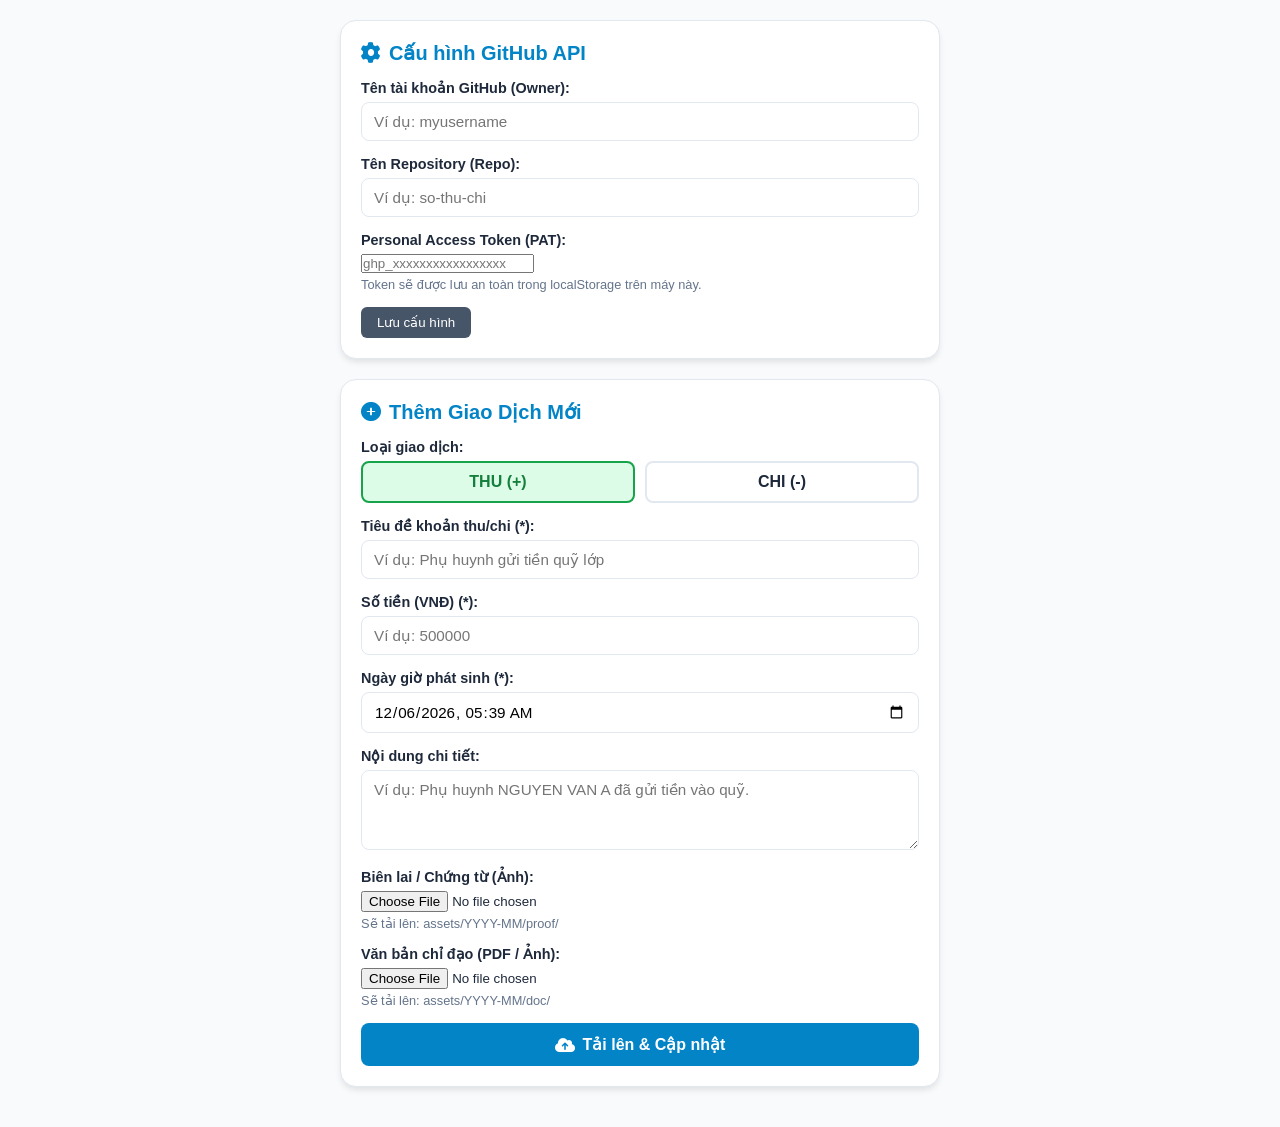
==== admin.html @ fef4c05c "add admin page" ====
<!doctype html>
<html lang="vi">
  <head>
    <meta charset="UTF-8" />
    <link rel="icon" type="image/jpeg" href="assets/favicon.png" />
    <meta name="viewport" content="width=device-width, initial-scale=1.0" />
    <title>Quản Lý Thu Chi - Thêm Giao Dịch</title>
    <link
      rel="stylesheet"
      href="https://cdnjs.cloudflare.com/ajax/libs/font-awesome/6.4.0/css/all.min.css"
    />
    <style>
      :root {
        --primary-color: #0284c7;
        --bg-color: #f8fafc;
        --card-bg: #ffffff;
        --text-color: #1e293b;
        --border-color: #e2e8f0;
      }

      * {
        box-sizing: border-box;
        margin: 0;
        padding: 0;
        font-family: "Mulish", sans-serif;
      }
      body {
        background-color: var(--bg-color);
        color: var(--text-color);
        padding: 20px 12px;
      }
      .container {
        max-width: 600px;
        margin: 0 auto;
      }

      .card {
        background: var(--card-bg);
        border-radius: 16px;
        padding: 20px;
        margin-bottom: 20px;
        box-shadow: 0 4px 6px -1px rgba(0, 0, 0, 0.1);
        border: 1px solid var(--border-color);
      }

      h2 {
        font-size: 1.25rem;
        margin-bottom: 15px;
        color: var(--primary-color);
        display: flex;
        align-items: center;
        gap: 8px;
      }
      .form-group {
        margin-bottom: 15px;
      }
      label {
        display: block;
        font-weight: 600;
        margin-bottom: 6px;
        font-size: 0.9rem;
      }
      input[type="text"],
      input[type="number"],
      input[type="datetime-local"],
      select,
      textarea {
        width: 100%;
        padding: 10px 12px;
        border: 1px solid var(--border-color);
        border-radius: 8px;
        font-size: 0.95rem;
        outline: none;
        transition: border-color 0.2s;
      }
      input:focus,
      select:focus,
      textarea:focus {
        border-color: var(--primary-color);
      }
      textarea {
        resize: vertical;
        min-height: 80px;
      }

      .type-selector {
        display: flex;
        gap: 10px;
      }
      .type-btn {
        flex: 1;
        padding: 10px;
        border: 2px solid var(--border-color);
        border-radius: 8px;
        background: white;
        cursor: pointer;
        font-weight: bold;
        text-align: center;
        transition: all 0.2s;
      }
      .type-btn.active.thu {
        background-color: #dcfce7;
        border-color: #16a34a;
        color: #15803d;
      }
      .type-btn.active.chi {
        background-color: #fee2e2;
        border-color: #dc2626;
        color: #b91c1c;
      }

      .btn-submit {
        width: 100%;
        padding: 12px;
        background: var(--primary-color);
        color: white;
        border: none;
        border-radius: 8px;
        font-size: 1rem;
        font-weight: bold;
        cursor: pointer;
        display: flex;
        justify-content: center;
        align-items: center;
        gap: 8px;
      }
      .btn-submit:disabled {
        background: #94a3b8;
        cursor: not-allowed;
      }

      #statusBox {
        display: none;
        padding: 12px;
        border-radius: 8px;
        margin-top: 15px;
        font-size: 0.9rem;
        line-height: 1.4;
      }
      #statusBox.info {
        background: #e0f2fe;
        color: #0369a1;
        border: 1px solid #bae6fd;
      }
      #statusBox.success {
        background: #dcfce7;
        color: #15803d;
        border: 1px solid #bbf7d0;
      }
      #statusBox.error {
        background: #fee2e2;
        color: #b91c1c;
        border: 1px solid #fecaca;
      }

      .file-hint {
        font-size: 0.8rem;
        color: #64748b;
        margin-top: 4px;
      }
    </style>
  </head>
  <body>
    <div class="container">
      <!-- Cấu hình GitHub (PAT Token) -->
      <div class="card">
        <h2><i class="fa-solid fa-gear"></i> Cấu hình GitHub API</h2>
        <div class="form-group">
          <label>Tên tài khoản GitHub (Owner):</label>
          <input type="text" id="ghOwner" placeholder="Ví dụ: myusername" />
        </div>
        <div class="form-group">
          <label>Tên Repository (Repo):</label>
          <input type="text" id="ghRepo" placeholder="Ví dụ: so-thu-chi" />
        </div>
        <div class="form-group">
          <label>Personal Access Token (PAT):</label>
          <input
            type="password"
            id="ghToken"
            placeholder="ghp_xxxxxxxxxxxxxxxxx"
          />
          <p class="file-hint">
            Token sẽ được lưu an toàn trong localStorage trên máy này.
          </p>
        </div>
        <button
          type="button"
          onclick="saveConfig()"
          style="
            padding: 8px 16px;
            background: #475569;
            color: white;
            border: none;
            border-radius: 6px;
            cursor: pointer;
          "
        >
          Lưu cấu hình
        </button>
      </div>

      <!-- Form Nhập Khoản Thu/Chi -->
      <div class="card">
        <h2><i class="fa-solid fa-plus-circle"></i> Thêm Giao Dịch Mới</h2>
        <form id="transactionForm">
          <div class="form-group">
            <label>Loại giao dịch:</label>
            <div class="type-selector">
              <div class="type-btn thu active" onclick="selectType('thu')">
                THU (+)
              </div>
              <div class="type-btn chi" onclick="selectType('chi')">
                CHI (-)
              </div>
            </div>
          </div>

          <div class="form-group">
            <label>Tiêu đề khoản thu/chi (*):</label>
            <input
              type="text"
              id="title"
              required
              placeholder="Ví dụ: Phụ huynh gửi tiền quỹ lớp"
            />
          </div>

          <div class="form-group">
            <label>Số tiền (VNĐ) (*):</label>
            <input
              type="number"
              id="amount"
              required
              placeholder="Ví dụ: 500000"
            />
          </div>

          <div class="form-group">
            <label>Ngày giờ phát sinh (*):</label>
            <input type="datetime-local" id="datetime" required />
          </div>

          <div class="form-group">
            <label>Nội dung chi tiết:</label>
            <textarea
              id="content"
              placeholder="Ví dụ: Phụ huynh NGUYEN VAN A đã gửi tiền vào quỹ."
            ></textarea>
          </div>

          <div class="form-group">
            <label>Biên lai / Chứng từ (Ảnh):</label>
            <input type="file" id="receiptFile" accept="image/*" />
            <p class="file-hint">Sẽ tải lên: assets/YYYY-MM/proof/</p>
          </div>

          <div class="form-group">
            <label>Văn bản chỉ đạo (PDF / Ảnh):</label>
            <input type="file" id="docFile" accept=".pdf,image/*" />
            <p class="file-hint">Sẽ tải lên: assets/YYYY-MM/doc/</p>
          </div>

          <button type="submit" class="btn-submit" id="submitBtn">
            <i class="fa-solid fa-cloud-arrow-up"></i> Tải lên & Cập nhật
          </button>

          <div id="statusBox"></div>
        </form>
      </div>
    </div>

    <script>
      let selectedType = "thu";

      // 1. Khởi tạo cấu hình và thời gian mặc định
      document.addEventListener("DOMContentLoaded", () => {
        document.getElementById("ghOwner").value =
          localStorage.getItem("gh_owner") || "";
        document.getElementById("ghRepo").value =
          localStorage.getItem("gh_repo") || "";
        document.getElementById("ghToken").value =
          localStorage.getItem("gh_token") || "";

        // Set thời gian hiện tại
        const now = new Date();
        now.setMinutes(now.getMinutes() - now.getTimezoneOffset());
        document.getElementById("datetime").value = now
          .toISOString()
          .slice(0, 16);
      });

      function saveConfig() {
        localStorage.setItem(
          "gh_owner",
          document.getElementById("ghOwner").value.trim(),
        );
        localStorage.setItem(
          "gh_repo",
          document.getElementById("ghRepo").value.trim(),
        );
        localStorage.setItem(
          "gh_token",
          document.getElementById("ghToken").value.trim(),
        );
        showStatus("info", "Đã lưu cấu hình GitHub!");
      }

      function selectType(type) {
        selectedType = type;
        document
          .querySelectorAll(".type-btn")
          .forEach((btn) => btn.classList.remove("active"));
        document.querySelector(`.type-btn.${type}`).classList.add("active");
      }

      function showStatus(type, message) {
        const box = document.getElementById("statusBox");
        box.className = type;
        box.style.display = "block";
        box.innerHTML = message;
      }

      // 2. Chuyển File sang Base64
      function fileToBase64(file) {
        return new Promise((resolve, reject) => {
          const reader = new FileReader();
          reader.readAsDataURL(file);
          reader.onload = () => resolve(reader.result.split(",")[1]);
          reader.onerror = (error) => reject(error);
        });
      }

      // 3. Gọi GitHub API Upload File
      async function uploadToGitHub(
        path,
        base64Content,
        message,
        token,
        owner,
        repo,
      ) {
        const url = `https://api.github.com/repos/${owner}/${repo}/contents/${path}`;

        // Kiểm tra xem file đã tồn tại chưa để lấy SHA (nếu ghi đè)
        let sha = null;
        try {
          const checkRes = await fetch(url, {
            headers: { Authorization: `Bearer ${token}` },
          });
          if (checkRes.ok) {
            const data = await checkRes.json();
            sha = data.sha;
          }
        } catch (e) {}

        const body = { message, content: base64Content };
        if (sha) body.sha = sha;

        const res = await fetch(url, {
          method: "PUT",
          headers: {
            Authorization: `Bearer ${token}`,
            "Content-Type": "application/json",
            Accept: "application/vnd.github+json",
          },
          body: JSON.stringify(body),
        });

        if (!res.ok) {
          const err = await res.json();
          throw new Error(err.message || "Lỗi upload file lên GitHub");
        }
        return await res.json();
      }

      // 4. Xử lý chính khi bấm Submit Form
      document
        .getElementById("transactionForm")
        .addEventListener("submit", async (e) => {
          e.preventDefault();

          const owner = document.getElementById("ghOwner").value.trim();
          const repo = document.getElementById("ghRepo").value.trim();
          const token = document.getElementById("ghToken").value.trim();

          if (!owner || !repo || !token) {
            alert("Vui lòng điền đầy đủ cấu hình GitHub (Owner, Repo, Token)!");
            return;
          }

          const title = document.getElementById("title").value.trim();
          const rawAmount = parseInt(document.getElementById("amount").value);
          const datetimeInput = document.getElementById("datetime").value; // YYYY-MM-DDTHH:mm
          const content = document.getElementById("content").value.trim();
          const receiptFile = document.getElementById("receiptFile").files[0];
          const docFile = document.getElementById("docFile").files[0];

          const submitBtn = document.getElementById("submitBtn");
          submitBtn.disabled = true;

          try {
            // Chuẩn hóa định dạng
            const dt = new Date(datetimeInput);
            const isoDatetime = dt.toISOString().slice(0, 19); // 2026-09-24T21:35:00
            const yearMonth = isoDatetime.slice(0, 7); // 2026-09

            // Tạo ID dạng: 260924-102530
            const dateStr = isoDatetime.slice(2, 10).replace(/-/g, "");
            const timeStr = isoDatetime.slice(11, 19).replace(/:/g, "");
            const id = `${dateStr}-${timeStr}`;

            const formattedAmount = rawAmount.toLocaleString("vi-VN") + " VNĐ";

            let receiptUrl = "";
            let pdfUrl = "";

            // BƯỚC 1: Upload Ảnh Biên lai (nếu có)
            if (receiptFile) {
              showStatus("info", "⏳ Đang tải ảnh biên lai lên GitHub...");
              const ext = receiptFile.name.split(".").pop();
              const receiptPath = `assets/${yearMonth}/proof/${selectedType}-${id}.${ext}`;
              const base64 = await fileToBase64(receiptFile);

              await uploadToGitHub(
                receiptPath,
                base64,
                `Upload receipt ${id}`,
                token,
                owner,
                repo,
              );
              receiptUrl = receiptPath;
            }

            // BƯỚC 2: Upload Văn bản chỉ đạo (nếu có)
            if (docFile) {
              showStatus("info", "⏳ Đang tải văn bản chỉ đạo lên GitHub...");
              const ext = docFile.name.split(".").pop();
              const docPath = `assets/${yearMonth}/doc/${selectedType}-${id}.${ext}`;
              const base64 = await fileToBase64(docFile);

              await uploadToGitHub(
                docPath,
                base64,
                `Upload doc ${id}`,
                token,
                owner,
                repo,
              );
              pdfUrl = docPath;
            }

            // BƯỚC 3: Cập nhật file js/data.js
            showStatus("info", "⏳ Đang lấy dữ liệu file js/data.js...");
            const dataFileUrl = `https://api.github.com/repos/${owner}/${repo}/contents/js/data.js`;
            const dataRes = await fetch(dataFileUrl, {
              headers: { Authorization: `Bearer ${token}` },
            });

            if (!dataRes.ok)
              throw new Error("Không thể đọc tệp js/data.js từ GitHub");

            const dataJson = await dataRes.json();
            const sha = dataJson.sha;

            // Giải mã Base64 -> Chuỗi UTF-8
            const bytes = Uint8Array.from(
              atob(dataJson.content.replace(/\s/g, "")),
              (c) => c.charCodeAt(0),
            );
            const currentJsText = new TextDecoder().decode(bytes);

            // Trích xuất mảng transactionsData
            const arrayMatch = currentJsText.match(
              /const\s+transactionsData\s*=\s*(\[\s*[\s\S]*?\])\s*;?/,
            );
            if (!arrayMatch)
              throw new Error(
                "Cấu trúc file js/data.js không đúng định dạng 'const transactionsData = [...]'",
              );

            let transactions = eval(arrayMatch[1]);

            // Tạo đối tượng giao dịch mới
            const newTransaction = {
              id: id,
              type: selectedType,
              datetime: isoDatetime,
              title: title,
              content: content,
              amount: formattedAmount,
            };
            if (receiptUrl) newTransaction.receiptUrl = receiptUrl;
            if (pdfUrl) newTransaction.pdfUrl = pdfUrl;

            // Chèn vào đầu mảng
            transactions.unshift(newTransaction);

            // Đóng gói lại chuỗi JS
            const newJsContent = `const transactionsData = ${JSON.stringify(transactions, null, 4)};\n`;

            // Mã hóa chuỗi JS sang Base64 chuẩn UTF-8
            const encoder = new TextEncoder();
            const dataBytes = encoder.encode(newJsContent);
            let binaryStr = "";
            dataBytes.forEach((b) => (binaryStr += String.fromCharCode(b)));
            const newBase64 = btoa(binaryStr);

            // Push đè lên file js/data.js
            showStatus("info", "⏳ Đang cập nhật js/data.js...");
            await uploadToGitHub(
              "js/data.js",
              newBase64,
              `Thêm giao dịch #${id}`,
              token,
              owner,
              repo,
            );

            showStatus(
              "success",
              `🎉 **Thành công!** Đã thêm khoản ${selectedType === "thu" ? "Thu" : "Chi"} mã #${id}. Web sẽ cập nhật sau 20-30s.`,
            );

            // Reset form ngoại trừ thông tin GitHub
            document.getElementById("transactionForm").reset();
            selectType("thu");
          } catch (err) {
            console.error(err);
            showStatus("error", `❌ Lỗi: ${err.message}`);
          } finally {
            submitBtn.disabled = false;
          }
        });
    </script>
  </body>
</html>
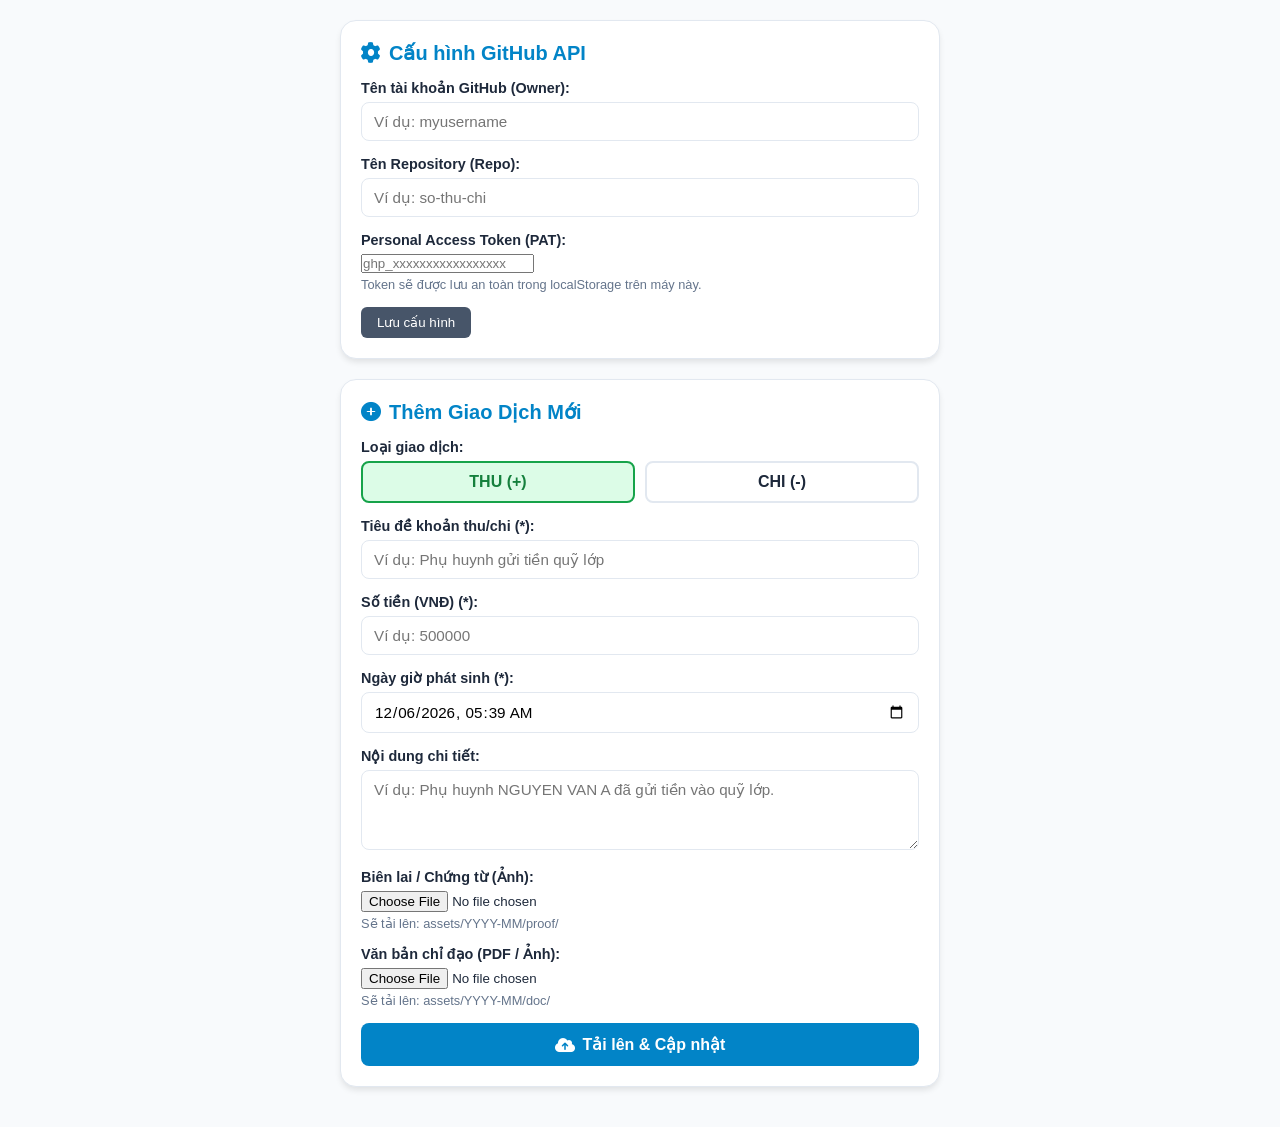
==== commit ceecb0af: "add sth" ====
--- a/admin.html
+++ b/admin.html
@@ -245,7 +245,7 @@
             <label>Nội dung chi tiết:</label>
             <textarea
               id="content"
-              placeholder="Ví dụ: Phụ huynh NGUYEN VAN A đã gửi tiền vào quỹ."
+              placeholder="Ví dụ: Phụ huynh NGUYEN VAN A đã gửi tiền vào quỹ lớp."
             ></textarea>
           </div>
 
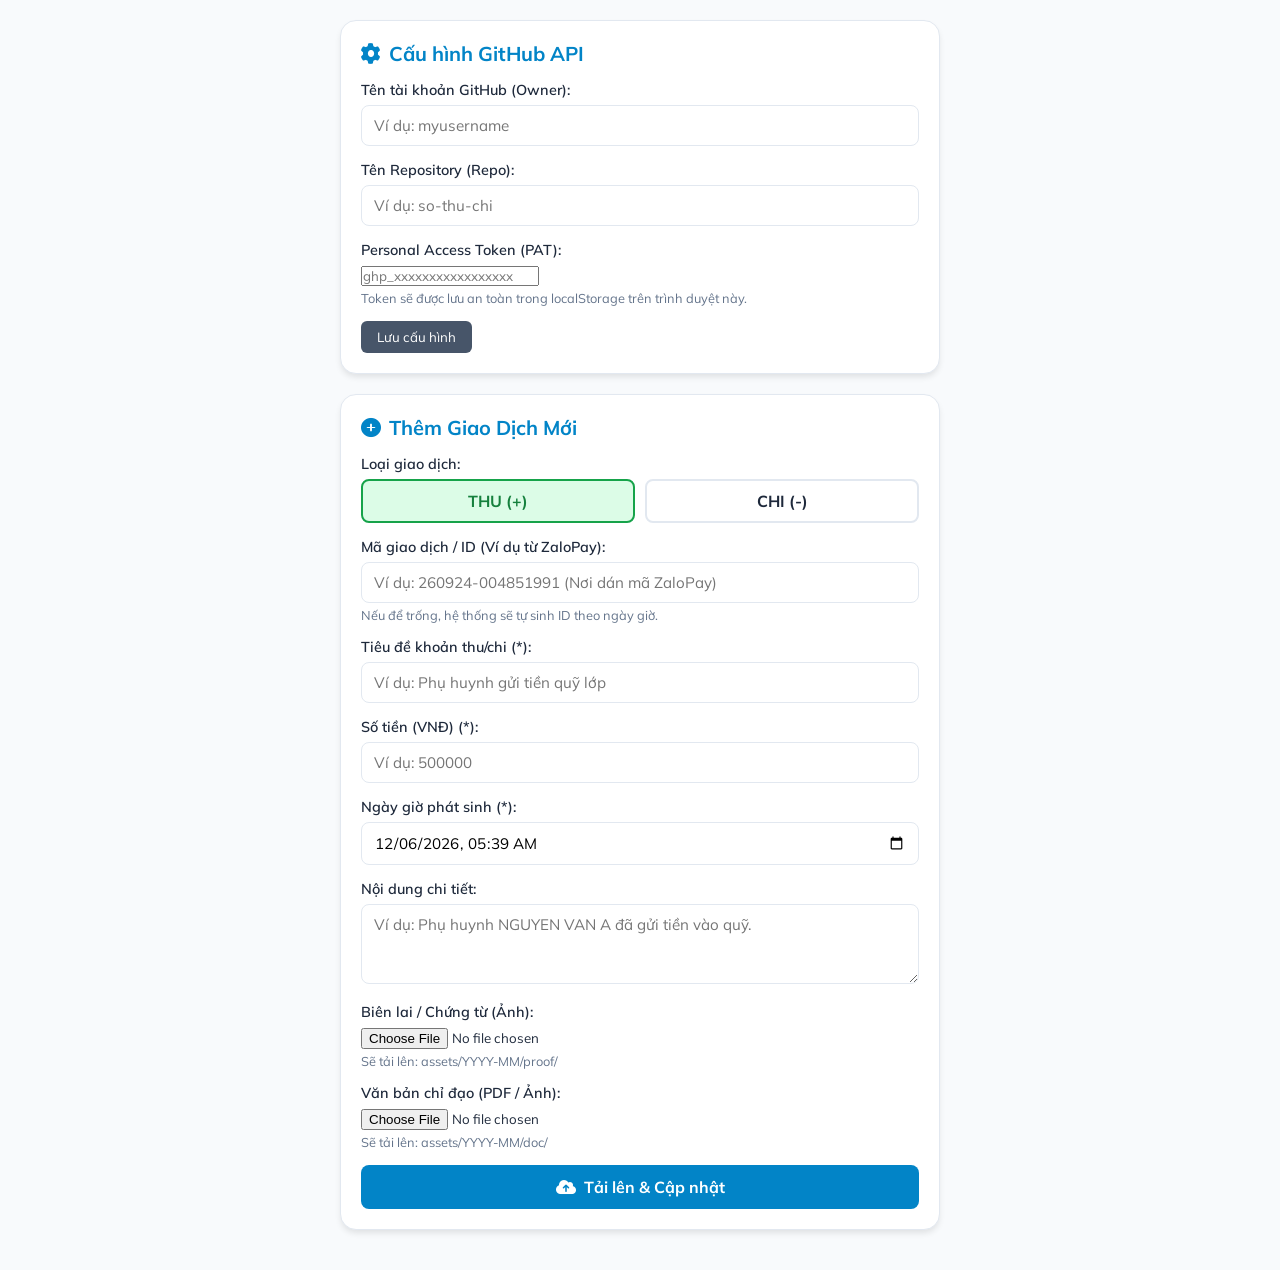
==== commit 25780121: "update admin page" ====
--- a/admin.html
+++ b/admin.html
@@ -5,6 +5,12 @@
     <link rel="icon" type="image/jpeg" href="assets/favicon.png" />
     <meta name="viewport" content="width=device-width, initial-scale=1.0" />
     <title>Quản Lý Thu Chi - Thêm Giao Dịch</title>
+    <link rel="preconnect" href="https://fonts.googleapis.com" />
+    <link rel="preconnect" href="https://fonts.gstatic.com" crossorigin />
+    <link
+      href="https://fonts.googleapis.com/css2?family=Mulish:ital,wght@0,300..900;1,300..900&display=swap"
+      rel="stylesheet"
+    />
     <link
       rel="stylesheet"
       href="https://cdnjs.cloudflare.com/ajax/libs/font-awesome/6.4.0/css/all.min.css"
@@ -22,7 +28,7 @@
         box-sizing: border-box;
         margin: 0;
         padding: 0;
-        font-family: "Mulish", sans-serif;
+        font-family: Mulish, sans-serif;
       }
       body {
         background-color: var(--bg-color);
@@ -181,7 +187,7 @@
             placeholder="ghp_xxxxxxxxxxxxxxxxx"
           />
           <p class="file-hint">
-            Token sẽ được lưu an toàn trong localStorage trên máy này.
+            Token sẽ được lưu an toàn trong localStorage trên trình duyệt này.
           </p>
         </div>
         <button
@@ -216,6 +222,19 @@
             </div>
           </div>
 
+          <!-- Ô nhập Mã Giao Dịch / ID tùy chọn -->
+          <div class="form-group">
+            <label>Mã giao dịch / ID (Ví dụ từ ZaloPay):</label>
+            <input
+              type="text"
+              id="customId"
+              placeholder="Ví dụ: 260924-004851991 (Nơi dán mã ZaloPay)"
+            />
+            <p class="file-hint">
+              Nếu để trống, hệ thống sẽ tự sinh ID theo ngày giờ.
+            </p>
+          </div>
+
           <div class="form-group">
             <label>Tiêu đề khoản thu/chi (*):</label>
             <input
@@ -245,7 +264,7 @@
             <label>Nội dung chi tiết:</label>
             <textarea
               id="content"
-              placeholder="Ví dụ: Phụ huynh NGUYEN VAN A đã gửi tiền vào quỹ lớp."
+              placeholder="Ví dụ: Phụ huynh NGUYEN VAN A đã gửi tiền vào quỹ."
             ></textarea>
           </div>
 
@@ -273,7 +292,7 @@
     <script>
       let selectedType = "thu";
 
-      // 1. Khởi tạo cấu hình và thời gian mặc định
+      // 1. Khởi tạo cấu hình và thiết lập thời gian địa phương
       document.addEventListener("DOMContentLoaded", () => {
         document.getElementById("ghOwner").value =
           localStorage.getItem("gh_owner") || "";
@@ -282,12 +301,16 @@
         document.getElementById("ghToken").value =
           localStorage.getItem("gh_token") || "";
 
-        // Set thời gian hiện tại
+        // Set thời gian hiện tại chuẩn theo múi giờ địa phương (Local Time)
         const now = new Date();
-        now.setMinutes(now.getMinutes() - now.getTimezoneOffset());
-        document.getElementById("datetime").value = now
-          .toISOString()
-          .slice(0, 16);
+        const year = now.getFullYear();
+        const month = String(now.getMonth() + 1).padStart(2, "0");
+        const day = String(now.getDate()).padStart(2, "0");
+        const hours = String(now.getHours()).padStart(2, "0");
+        const minutes = String(now.getMinutes()).padStart(2, "0");
+
+        document.getElementById("datetime").value =
+          `${year}-${month}-${day}T${hours}:${minutes}`;
       });
 
       function saveConfig() {
@@ -342,7 +365,6 @@
       ) {
         const url = `https://api.github.com/repos/${owner}/${repo}/contents/${path}`;
 
-        // Kiểm tra xem file đã tồn tại chưa để lấy SHA (nếu ghi đè)
         let sha = null;
         try {
           const checkRes = await fetch(url, {
@@ -389,9 +411,10 @@
             return;
           }
 
+          const customId = document.getElementById("customId").value.trim();
           const title = document.getElementById("title").value.trim();
           const rawAmount = parseInt(document.getElementById("amount").value);
-          const datetimeInput = document.getElementById("datetime").value; // YYYY-MM-DDTHH:mm
+          const datetimeInput = document.getElementById("datetime").value; // Dạng: YYYY-MM-DDTHH:mm
           const content = document.getElementById("content").value.trim();
           const receiptFile = document.getElementById("receiptFile").files[0];
           const docFile = document.getElementById("docFile").files[0];
@@ -400,16 +423,23 @@
           submitBtn.disabled = true;
 
           try {
-            // Chuẩn hóa định dạng
-            const dt = new Date(datetimeInput);
-            const isoDatetime = dt.toISOString().slice(0, 19); // 2026-09-24T21:35:00
-            const yearMonth = isoDatetime.slice(0, 7); // 2026-09
-
-            // Tạo ID dạng: 260924-102530
-            const dateStr = isoDatetime.slice(2, 10).replace(/-/g, "");
-            const timeStr = isoDatetime.slice(11, 19).replace(/:/g, "");
-            const id = `${dateStr}-${timeStr}`;
-
+            // Giữ nguyên chuỗi Giờ địa phương, không dùng toISOString() để tránh lệch UTC
+            const isoDatetime =
+              datetimeInput.length === 16
+                ? `${datetimeInput}:00`
+                : datetimeInput;
+            const yearMonth = isoDatetime.slice(0, 7); // YYYY-MM
+
+            // Xác định ID giao dịch
+            let id = customId;
+            if (!id) {
+              const dateStr = isoDatetime.slice(2, 10).replace(/-/g, "");
+              const timeStr = isoDatetime.slice(11, 19).replace(/:/g, "");
+              id = `${dateStr}-${timeStr}`;
+            }
+
+            // Tên file an toàn (loại bỏ ký tự đặc biệt)
+            const safeFileId = id.replace(/[^a-zA-Z0-9_-]/g, "_");
             const formattedAmount = rawAmount.toLocaleString("vi-VN") + " VNĐ";
 
             let receiptUrl = "";
@@ -419,13 +449,13 @@
             if (receiptFile) {
               showStatus("info", "⏳ Đang tải ảnh biên lai lên GitHub...");
               const ext = receiptFile.name.split(".").pop();
-              const receiptPath = `assets/${yearMonth}/proof/${selectedType}-${id}.${ext}`;
+              const receiptPath = `assets/${yearMonth}/proof/${safeFileId}.${ext}`;
               const base64 = await fileToBase64(receiptFile);
 
               await uploadToGitHub(
                 receiptPath,
                 base64,
-                `Upload receipt ${id}`,
+                `Upload receipt #${id}`,
                 token,
                 owner,
                 repo,
@@ -437,13 +467,13 @@
             if (docFile) {
               showStatus("info", "⏳ Đang tải văn bản chỉ đạo lên GitHub...");
               const ext = docFile.name.split(".").pop();
-              const docPath = `assets/${yearMonth}/doc/${selectedType}-${id}.${ext}`;
+              const docPath = `assets/${yearMonth}/doc/${safeFileId}.${ext}`;
               const base64 = await fileToBase64(docFile);
 
               await uploadToGitHub(
                 docPath,
                 base64,
-                `Upload doc ${id}`,
+                `Upload doc #${id}`,
                 token,
                 owner,
                 repo,
@@ -452,7 +482,7 @@
             }
 
             // BƯỚC 3: Cập nhật file js/data.js
-            showStatus("info", "⏳ Đang lấy dữ liệu file js/data.js...");
+            showStatus("info", "⏳ Đang lấy dữ liệu tệp js/data.js...");
             const dataFileUrl = `https://api.github.com/repos/${owner}/${repo}/contents/js/data.js`;
             const dataRes = await fetch(dataFileUrl, {
               headers: { Authorization: `Bearer ${token}` },
@@ -462,9 +492,8 @@
               throw new Error("Không thể đọc tệp js/data.js từ GitHub");
 
             const dataJson = await dataRes.json();
-            const sha = dataJson.sha;
-
-            // Giải mã Base64 -> Chuỗi UTF-8
+
+            // Giải mã mã nguồn UTF-8 chuẩn
             const bytes = Uint8Array.from(
               atob(dataJson.content.replace(/\s/g, "")),
               (c) => c.charCodeAt(0),
@@ -477,7 +506,7 @@
             );
             if (!arrayMatch)
               throw new Error(
-                "Cấu trúc file js/data.js không đúng định dạng 'const transactionsData = [...]'",
+                "Cấu trúc tệp js/data.js không đúng định dạng 'const transactionsData = [...]'",
               );
 
             let transactions = eval(arrayMatch[1]);
@@ -494,21 +523,21 @@
             if (receiptUrl) newTransaction.receiptUrl = receiptUrl;
             if (pdfUrl) newTransaction.pdfUrl = pdfUrl;
 
-            // Chèn vào đầu mảng
+            // Chèn giao dịch mới vào đầu mảng
             transactions.unshift(newTransaction);
 
-            // Đóng gói lại chuỗi JS
-            const newJsContent = `const transactionsData = ${JSON.stringify(transactions, null, 4)};\n`;
-
-            // Mã hóa chuỗi JS sang Base64 chuẩn UTF-8
+            // Định dạng lại tệp JS sạch sẽ (thụt lề 2 spaces chuẩn)
+            const newJsContent = `const transactionsData = ${JSON.stringify(transactions, null, 2)};\n`;
+
+            // Mã hóa Base64 chuẩn UTF-8
             const encoder = new TextEncoder();
             const dataBytes = encoder.encode(newJsContent);
             let binaryStr = "";
             dataBytes.forEach((b) => (binaryStr += String.fromCharCode(b)));
             const newBase64 = btoa(binaryStr);
 
-            // Push đè lên file js/data.js
-            showStatus("info", "⏳ Đang cập nhật js/data.js...");
+            // Commit đè lên file js/data.js
+            showStatus("info", "⏳ Đang lưu tệp js/data.js...");
             await uploadToGitHub(
               "js/data.js",
               newBase64,
@@ -520,12 +549,22 @@
 
             showStatus(
               "success",
-              `🎉 **Thành công!** Đã thêm khoản ${selectedType === "thu" ? "Thu" : "Chi"} mã #${id}. Web sẽ cập nhật sau 20-30s.`,
+              `🎉 **Thành công!** Đã thêm giao dịch **#${id}**. Trang web sẽ tự động cập nhật sau 20-30 giây.`,
             );
 
-            // Reset form ngoại trừ thông tin GitHub
+            // Reset form (giữ nguyên cấu hình GitHub)
             document.getElementById("transactionForm").reset();
             selectType("thu");
+
+            // Cập nhật lại thời gian mặc định cho lượt nhập tiếp theo
+            const resetNow = new Date();
+            const rY = resetNow.getFullYear();
+            const rM = String(resetNow.getMonth() + 1).padStart(2, "0");
+            const rD = String(resetNow.getDate()).padStart(2, "0");
+            const rH = String(resetNow.getHours()).padStart(2, "0");
+            const rMin = String(resetNow.getMinutes()).padStart(2, "0");
+            document.getElementById("datetime").value =
+              `${rY}-${rM}-${rD}T${rH}:${rMin}`;
           } catch (err) {
             console.error(err);
             showStatus("error", `❌ Lỗi: ${err.message}`);
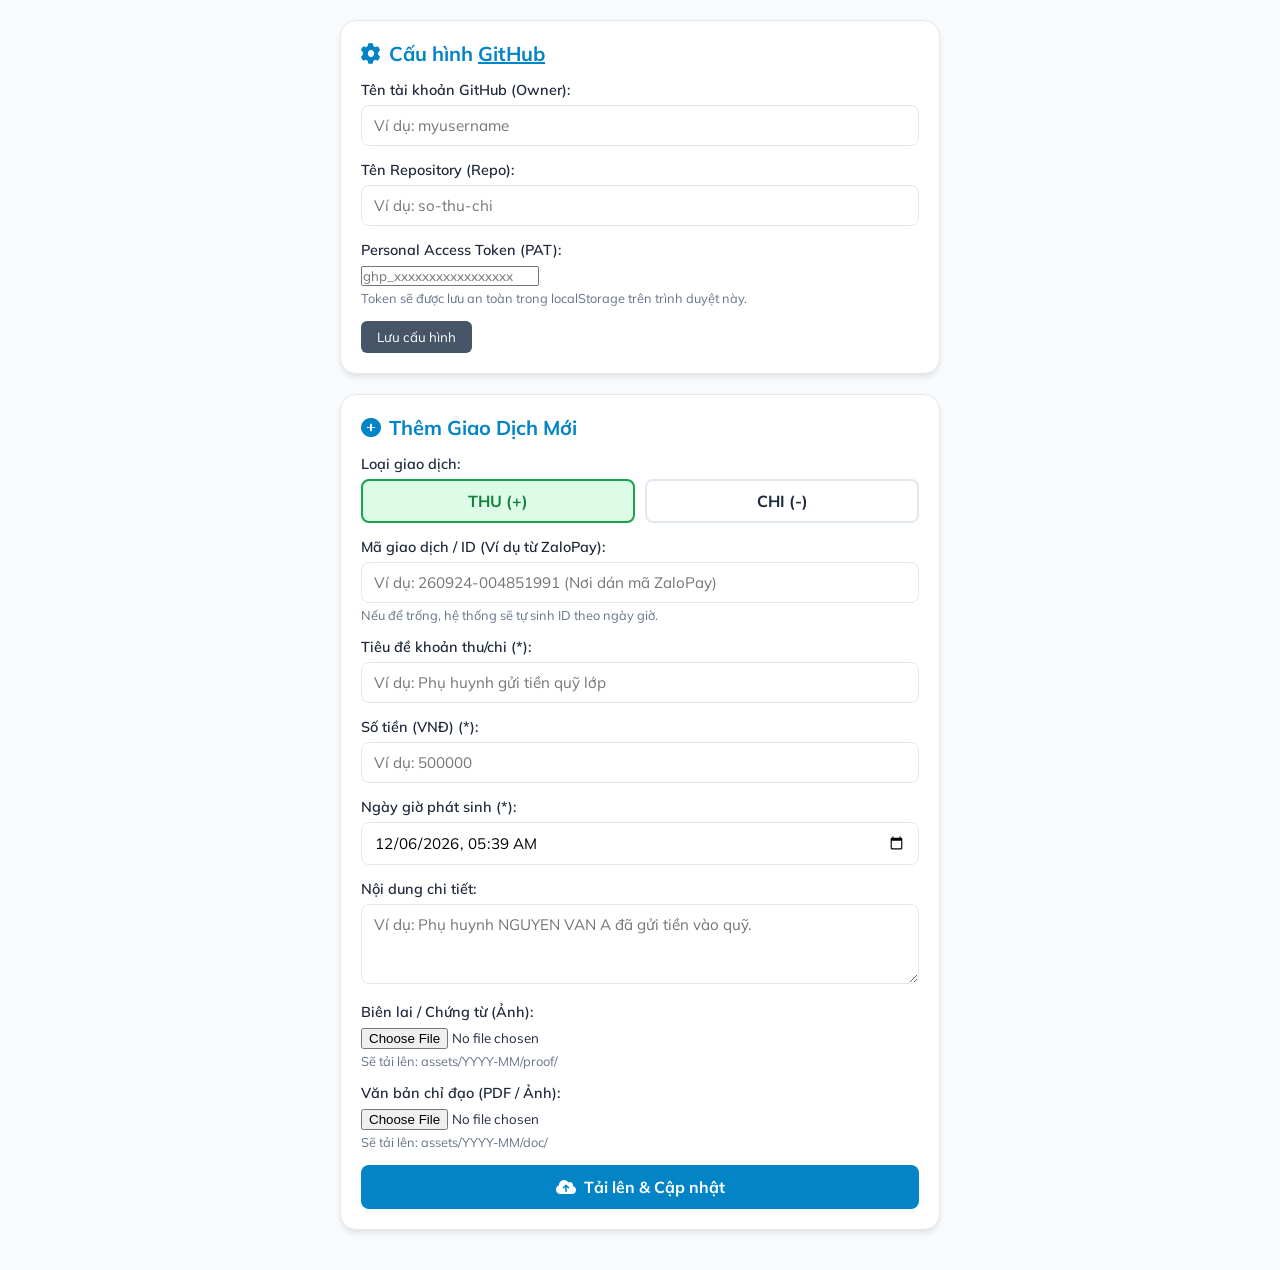
==== commit 3ec00e6e: "Update admin.html" ====
--- a/admin.html
+++ b/admin.html
@@ -170,7 +170,18 @@
     <div class="container">
       <!-- Cấu hình GitHub (PAT Token) -->
       <div class="card">
-        <h2><i class="fa-solid fa-gear"></i> Cấu hình GitHub API</h2>
+        <h2>
+          <i class="fa-solid fa-gear"></i>
+          <span
+            >Cấu hình
+            <a
+              href="https://github.com/CTXL1029/so-theo-doi-thu-chi"
+              target="_blank"
+              style="color: var(--primary-color); text-decoration: underline"
+              >GitHub</a
+            ></span
+          >
+        </h2>
         <div class="form-group">
           <label>Tên tài khoản GitHub (Owner):</label>
           <input type="text" id="ghOwner" placeholder="Ví dụ: myusername" />
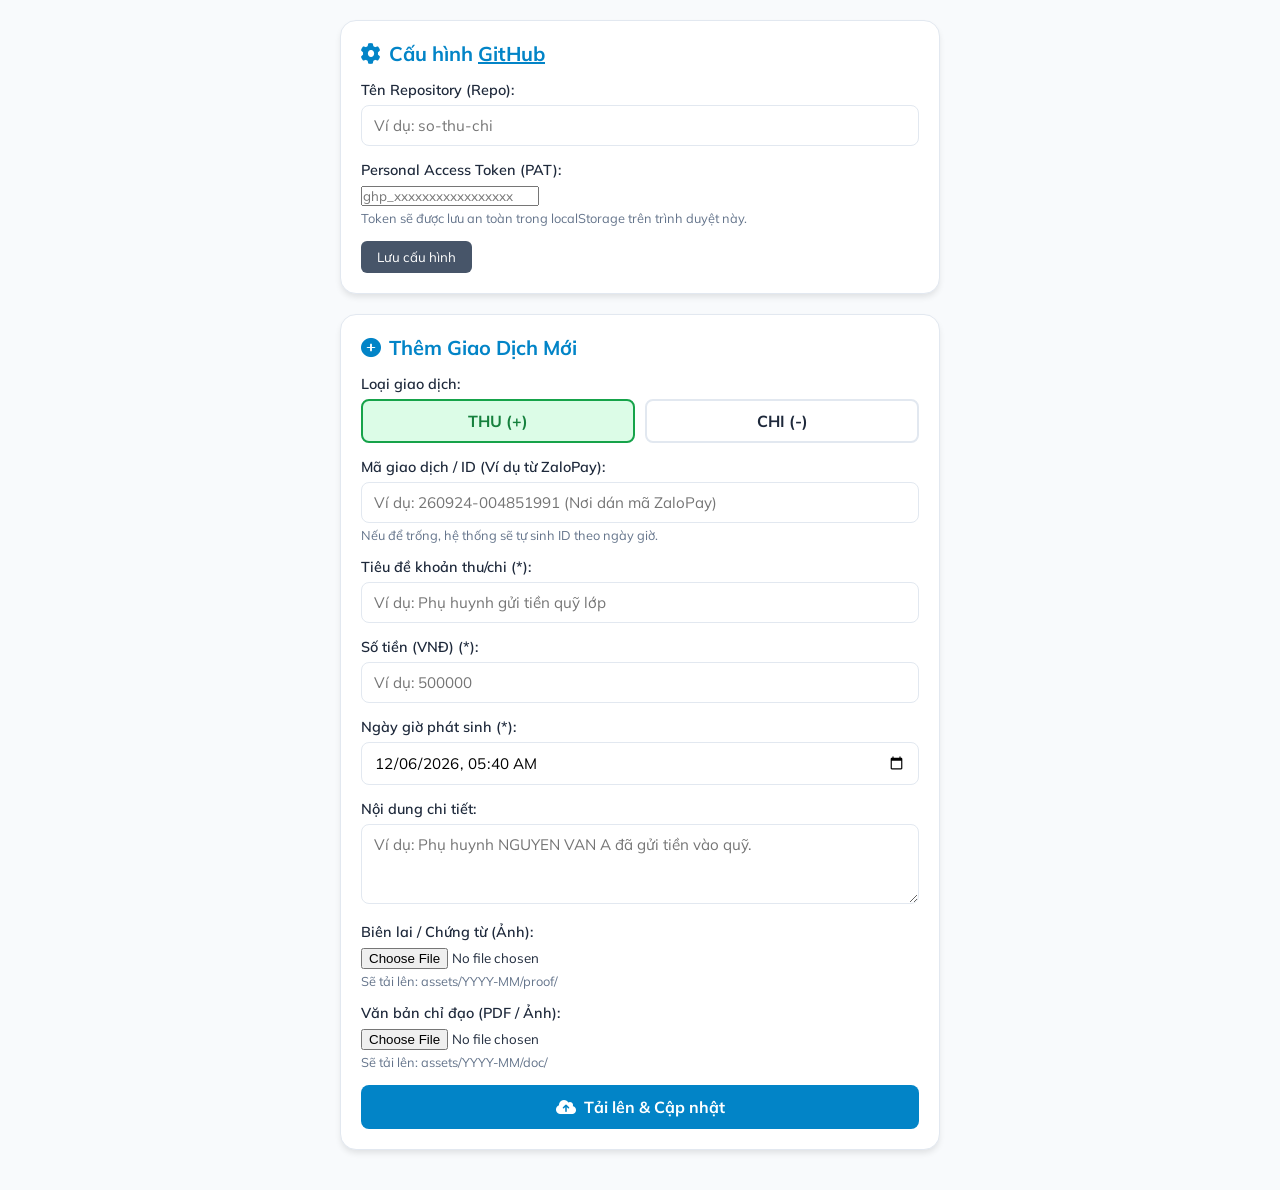
==== commit dc6fc952: "update admin page" ====
--- a/admin.html
+++ b/admin.html
@@ -182,10 +182,6 @@
             ></span
           >
         </h2>
-        <div class="form-group">
-          <label>Tên tài khoản GitHub (Owner):</label>
-          <input type="text" id="ghOwner" placeholder="Ví dụ: myusername" />
-        </div>
         <div class="form-group">
           <label>Tên Repository (Repo):</label>
           <input type="text" id="ghRepo" placeholder="Ví dụ: so-thu-chi" />
@@ -305,8 +301,6 @@
 
       // 1. Khởi tạo cấu hình và thiết lập thời gian địa phương
       document.addEventListener("DOMContentLoaded", () => {
-        document.getElementById("ghOwner").value =
-          localStorage.getItem("gh_owner") || "";
         document.getElementById("ghRepo").value =
           localStorage.getItem("gh_repo") || "";
         document.getElementById("ghToken").value =
@@ -325,10 +319,6 @@
       });
 
       function saveConfig() {
-        localStorage.setItem(
-          "gh_owner",
-          document.getElementById("ghOwner").value.trim(),
-        );
         localStorage.setItem(
           "gh_repo",
           document.getElementById("ghRepo").value.trim(),
@@ -366,15 +356,8 @@
       }
 
       // 3. Gọi GitHub API Upload File
-      async function uploadToGitHub(
-        path,
-        base64Content,
-        message,
-        token,
-        owner,
-        repo,
-      ) {
-        const url = `https://api.github.com/repos/${owner}/${repo}/contents/${path}`;
+      async function uploadToGitHub(path, base64Content, message, token, repo) {
+        const url = `https://api.github.com/repos/CTXL1029/${repo}/contents/${path}`;
 
         let sha = null;
         try {
@@ -413,12 +396,11 @@
         .addEventListener("submit", async (e) => {
           e.preventDefault();
 
-          const owner = document.getElementById("ghOwner").value.trim();
           const repo = document.getElementById("ghRepo").value.trim();
           const token = document.getElementById("ghToken").value.trim();
 
-          if (!owner || !repo || !token) {
-            alert("Vui lòng điền đầy đủ cấu hình GitHub (Owner, Repo, Token)!");
+          if (!repo || !token) {
+            alert("Vui lòng điền đầy đủ cấu hình GitHub (Repo, Token)!");
             return;
           }
 
@@ -468,7 +450,6 @@
                 base64,
                 `Upload receipt #${id}`,
                 token,
-                owner,
                 repo,
               );
               receiptUrl = receiptPath;
@@ -486,7 +467,6 @@
                 base64,
                 `Upload doc #${id}`,
                 token,
-                owner,
                 repo,
               );
               pdfUrl = docPath;
@@ -494,7 +474,7 @@
 
             // BƯỚC 3: Cập nhật file js/data.js
             showStatus("info", "⏳ Đang lấy dữ liệu tệp js/data.js...");
-            const dataFileUrl = `https://api.github.com/repos/${owner}/${repo}/contents/js/data.js`;
+            const dataFileUrl = `https://api.github.com/repos/CTXL1029/${repo}/contents/js/data.js`;
             const dataRes = await fetch(dataFileUrl, {
               headers: { Authorization: `Bearer ${token}` },
             });
@@ -554,7 +534,6 @@
               newBase64,
               `Thêm giao dịch #${id}`,
               token,
-              owner,
               repo,
             );
 
